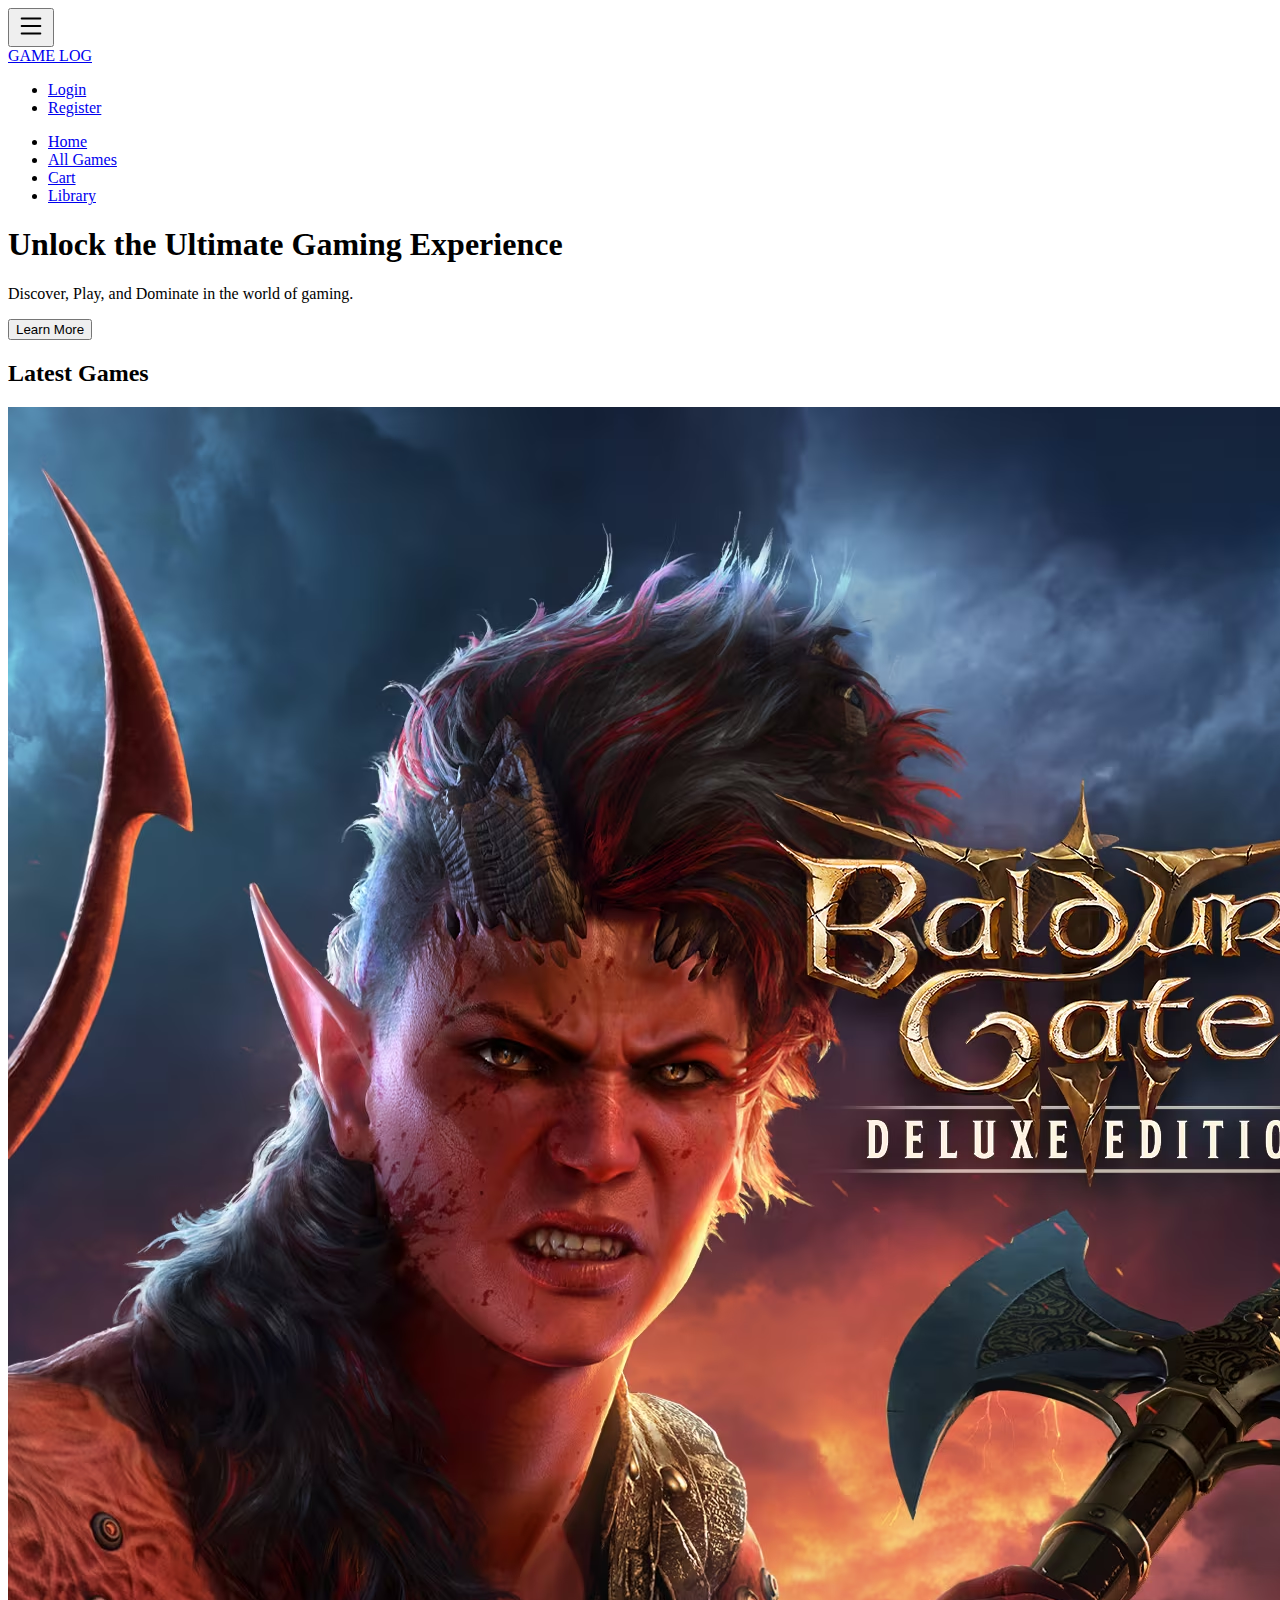
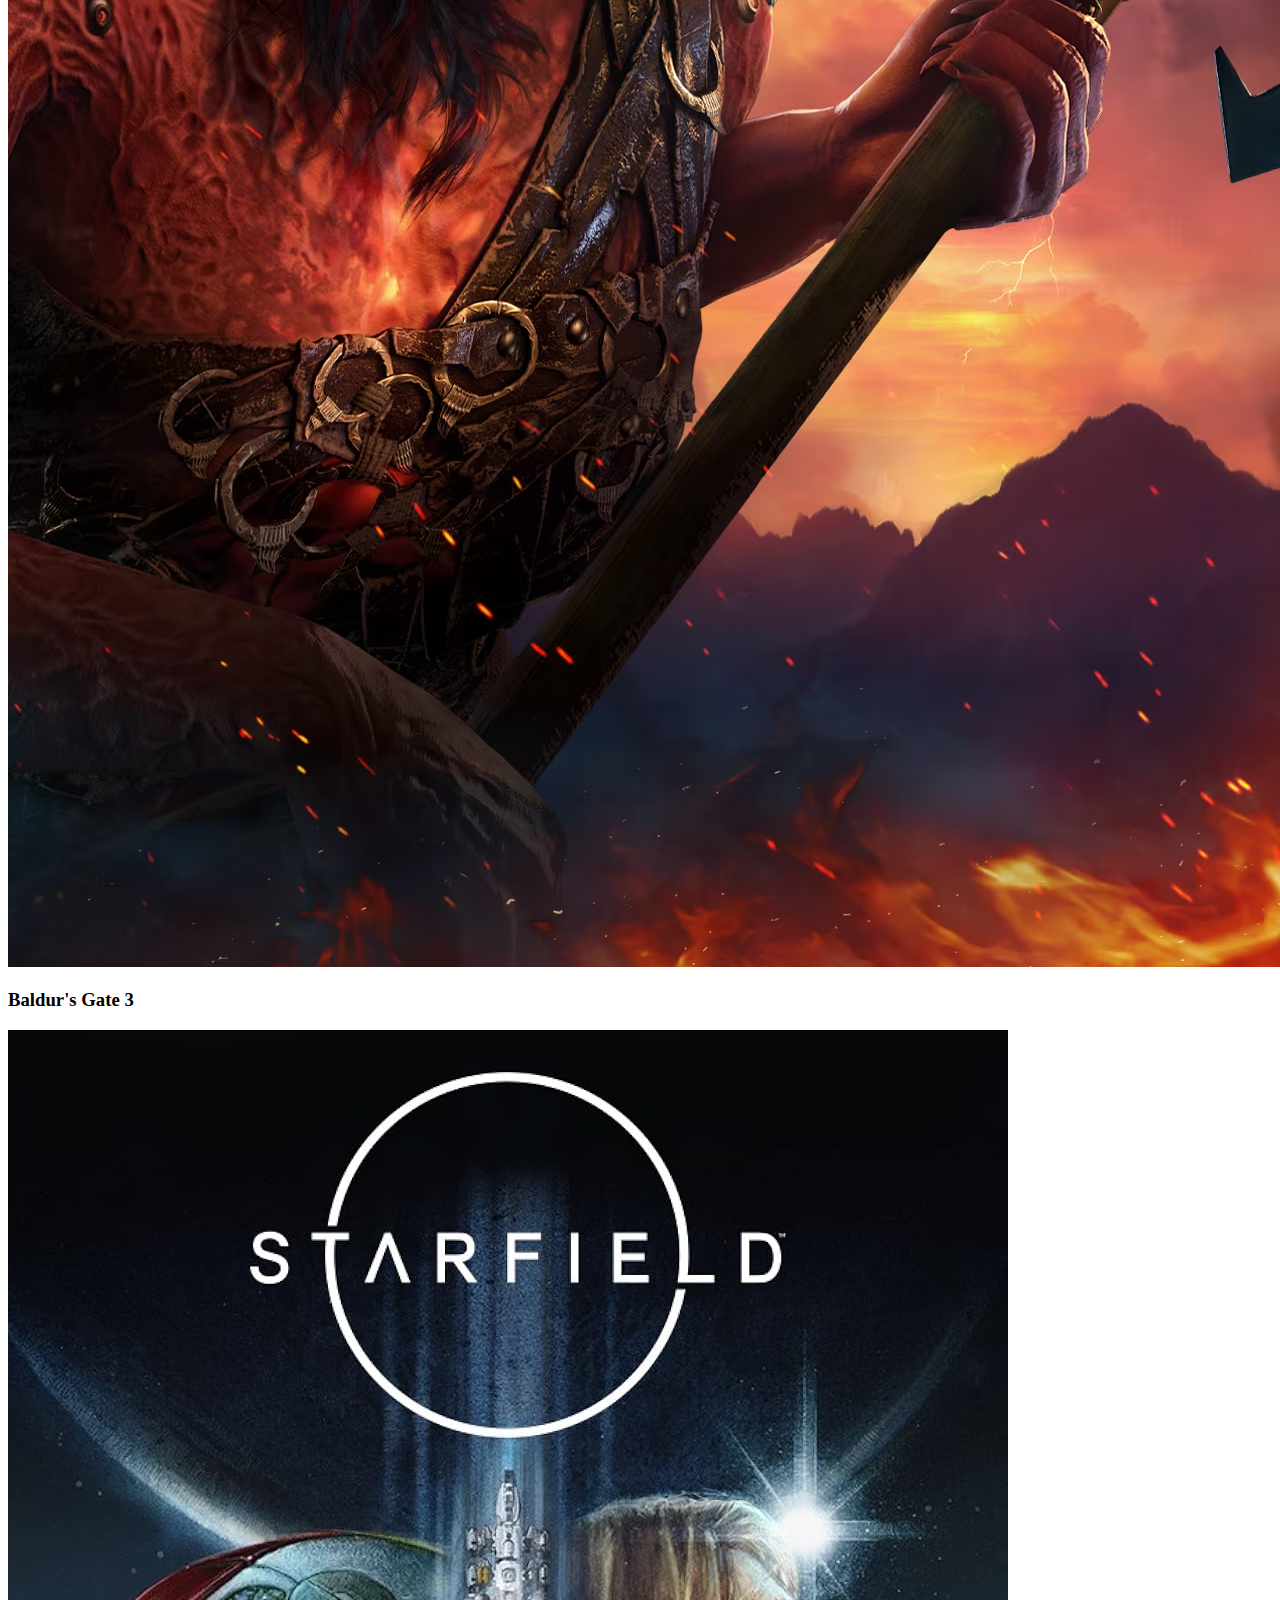
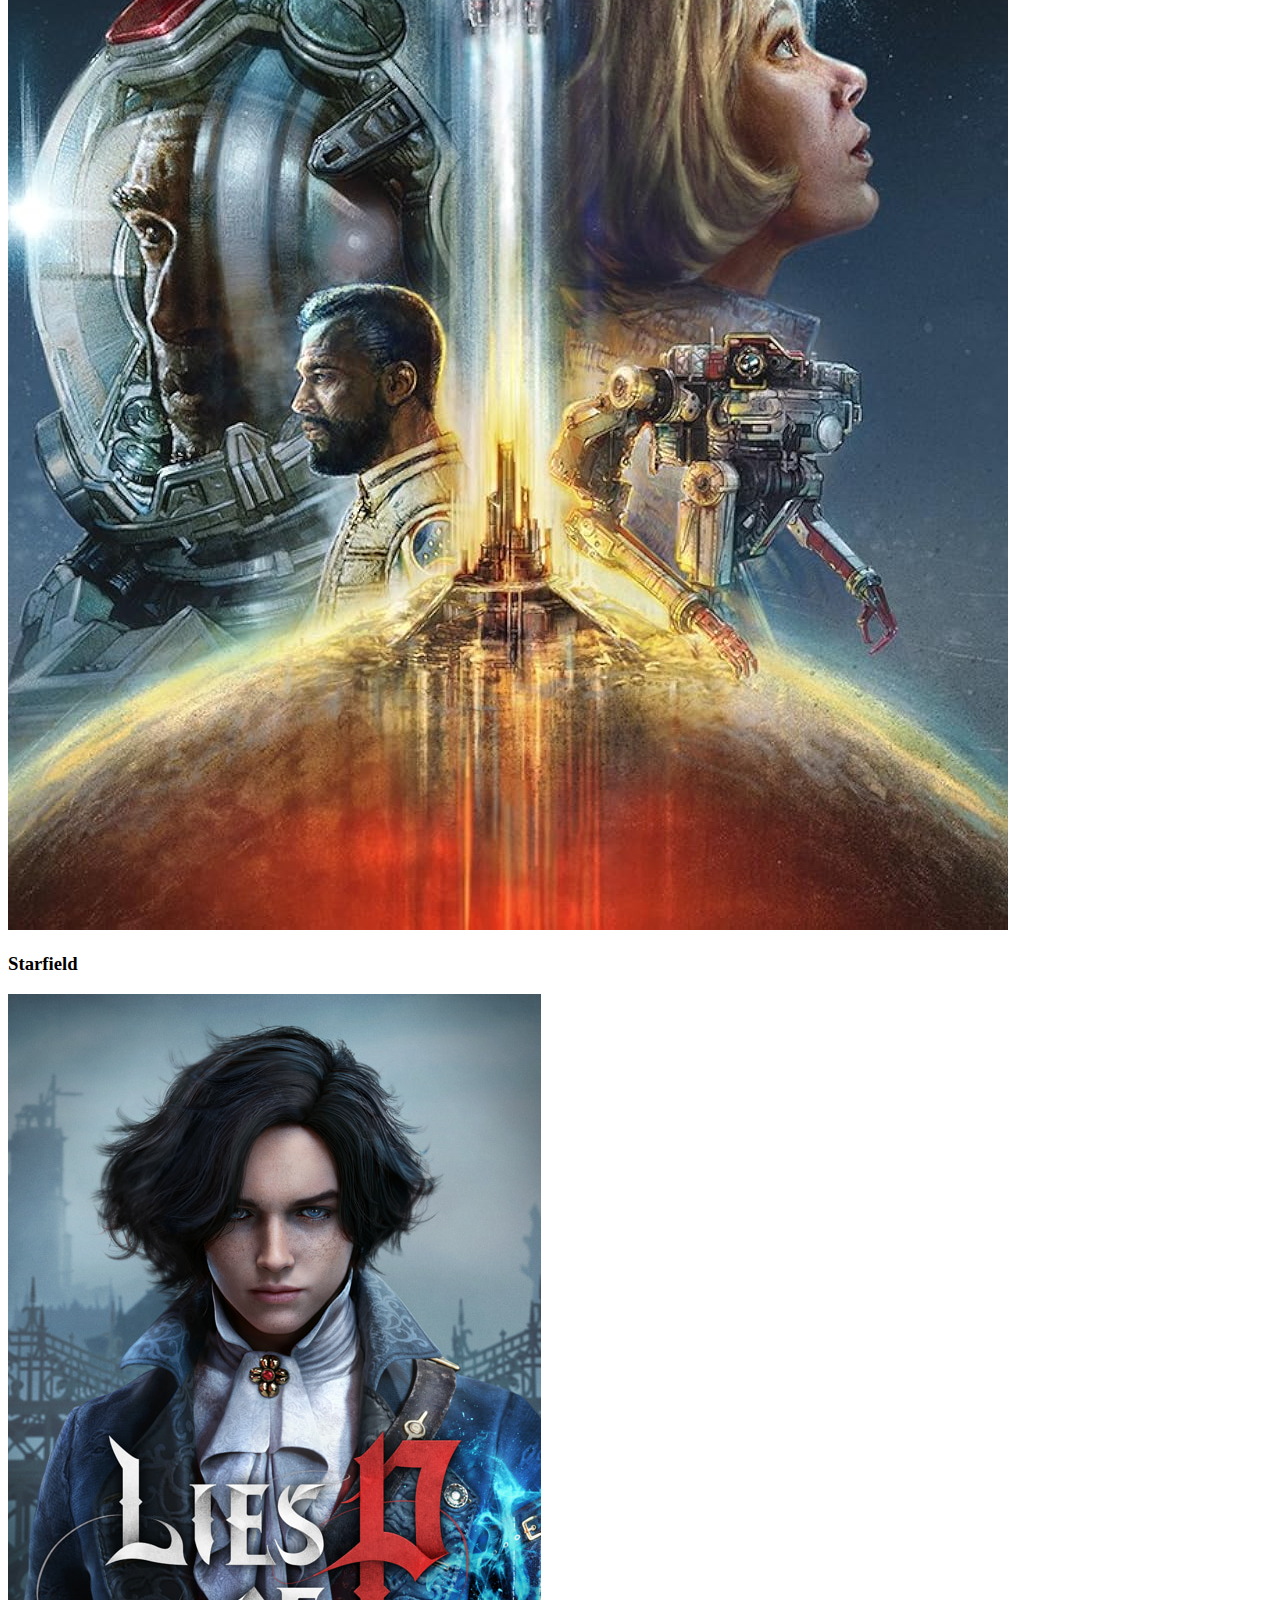
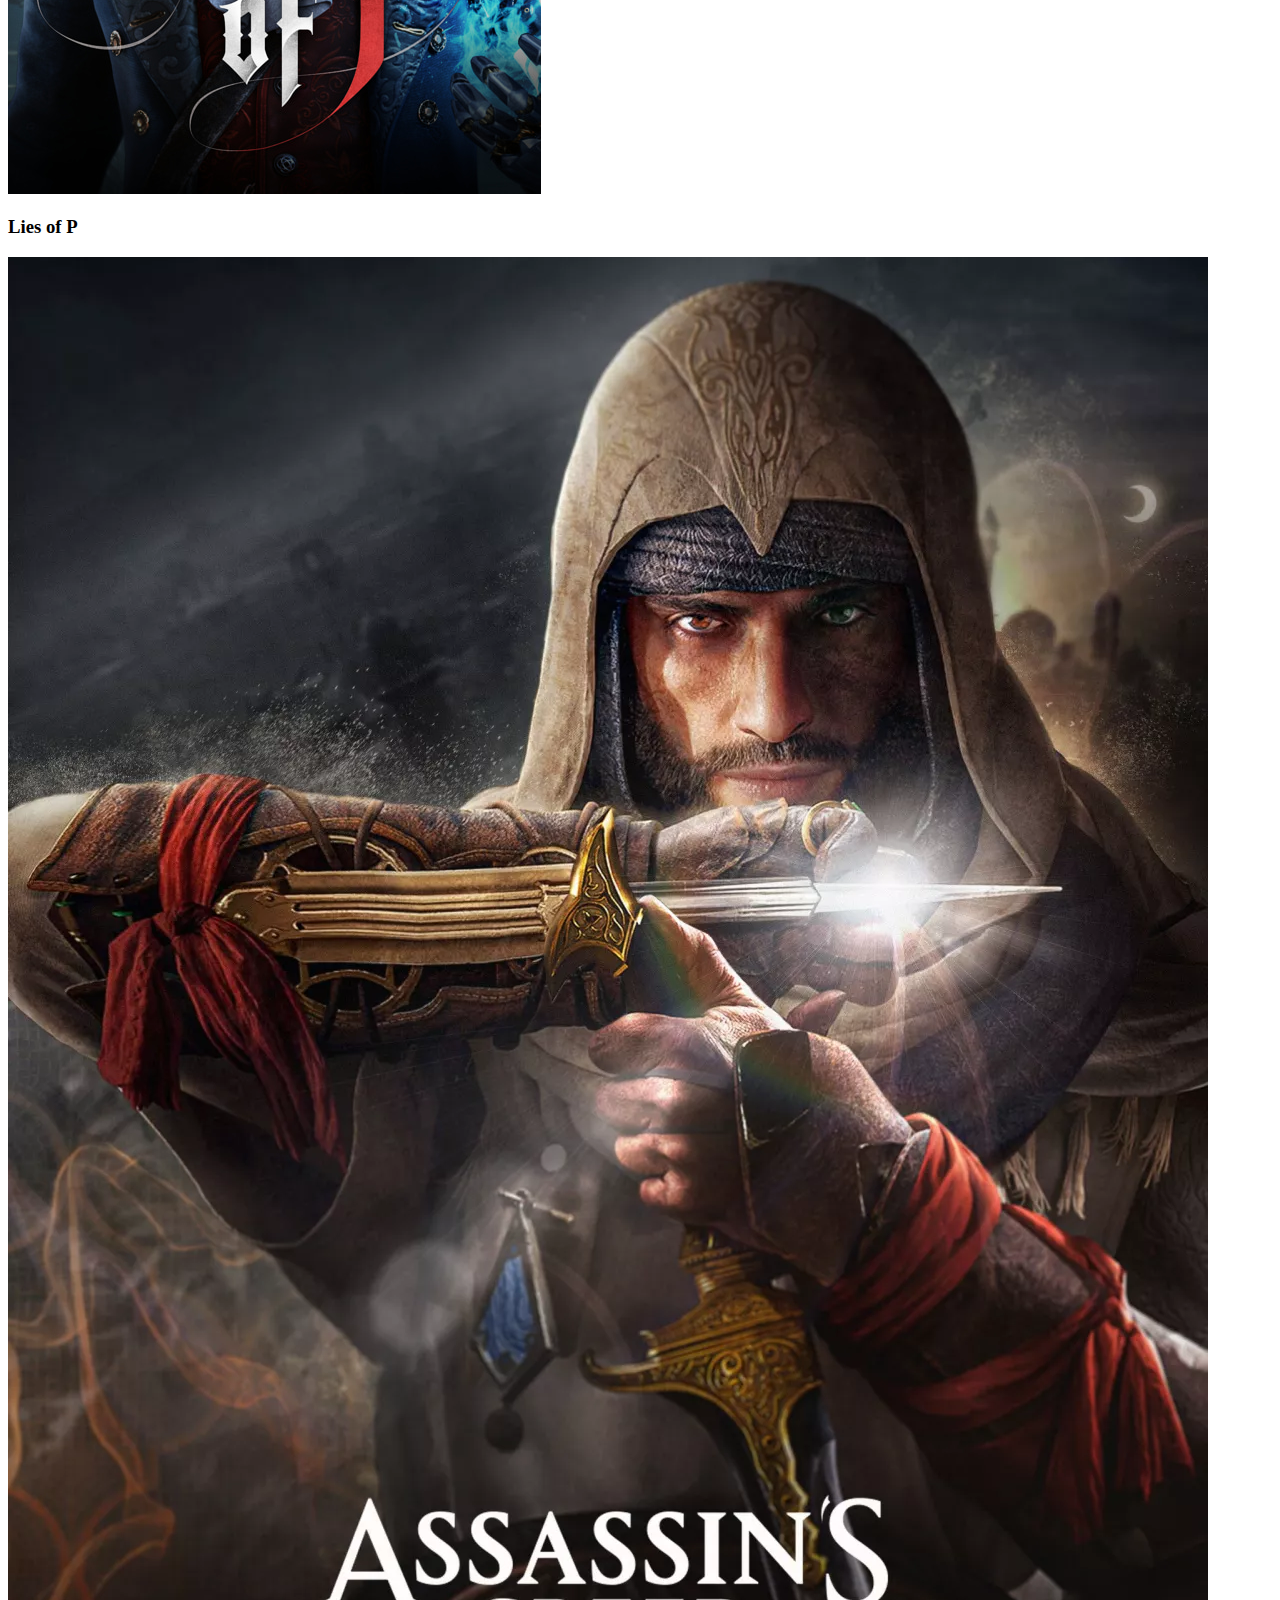
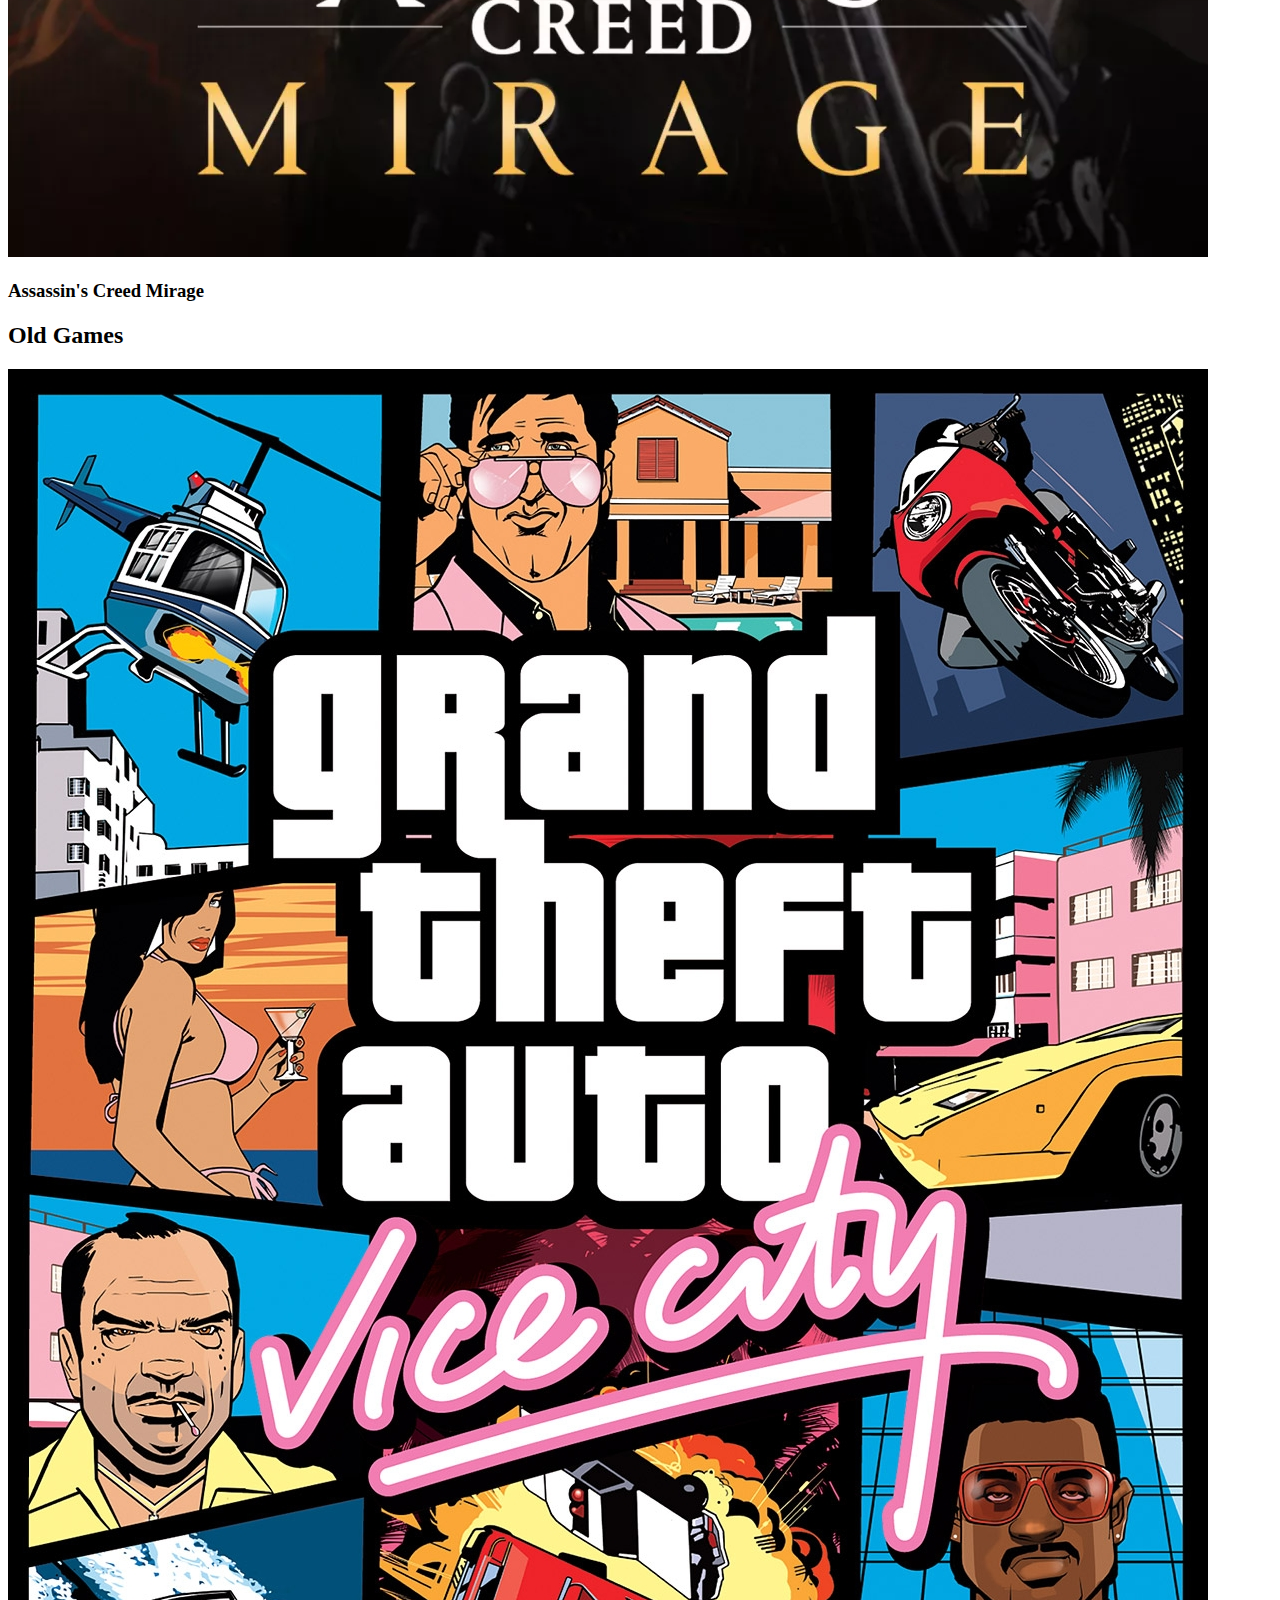
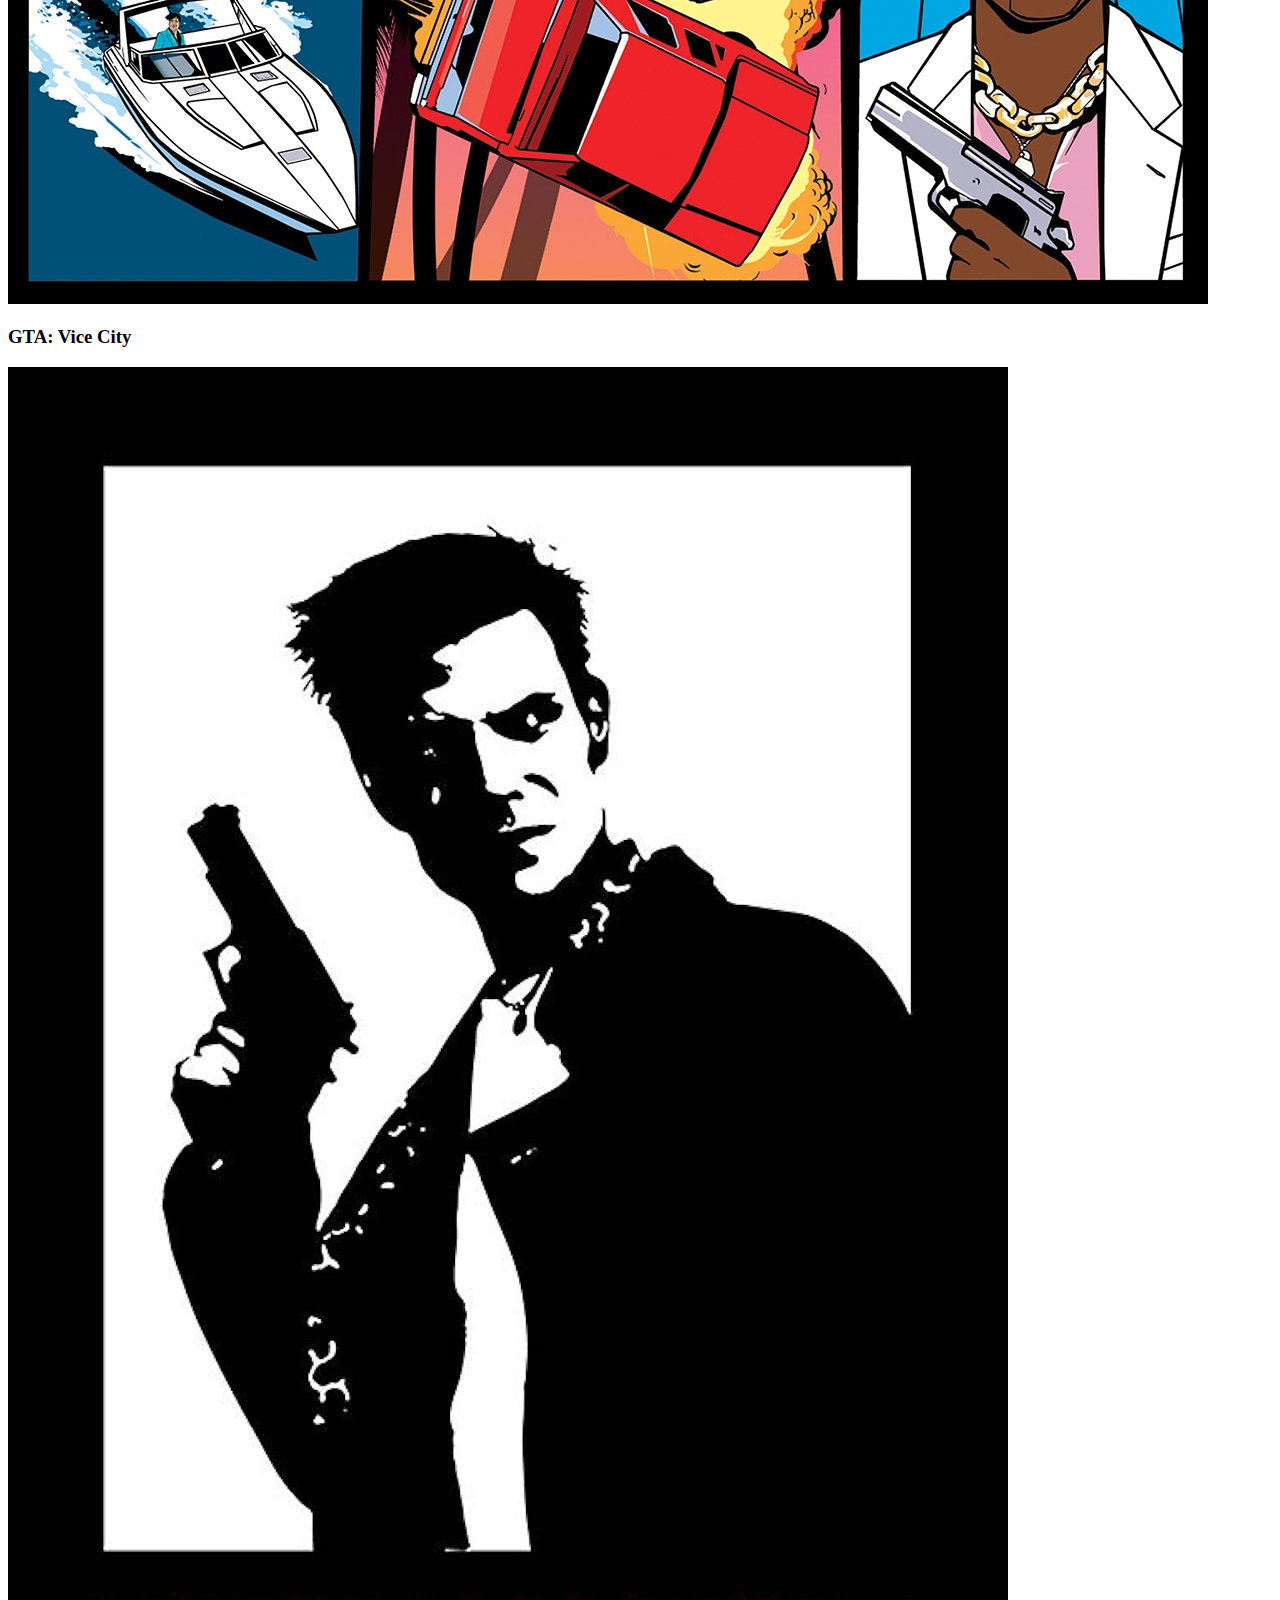
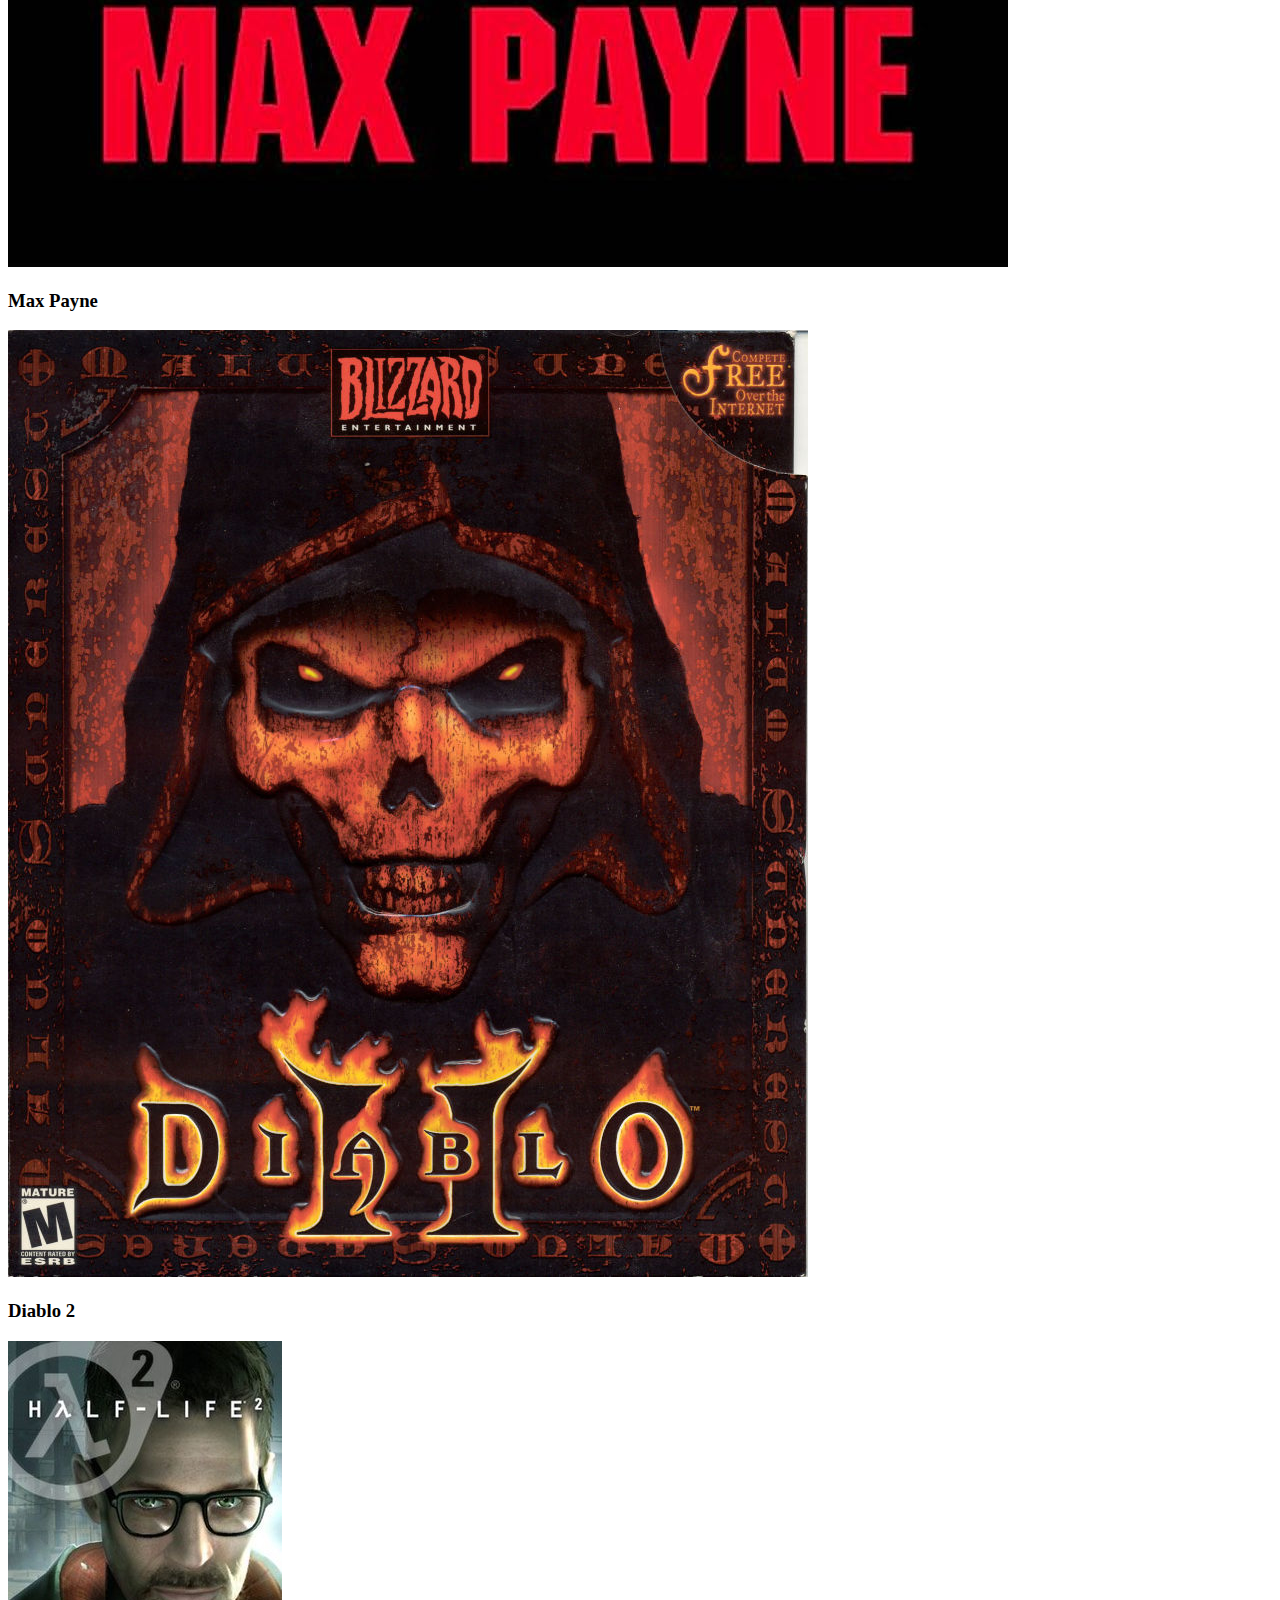
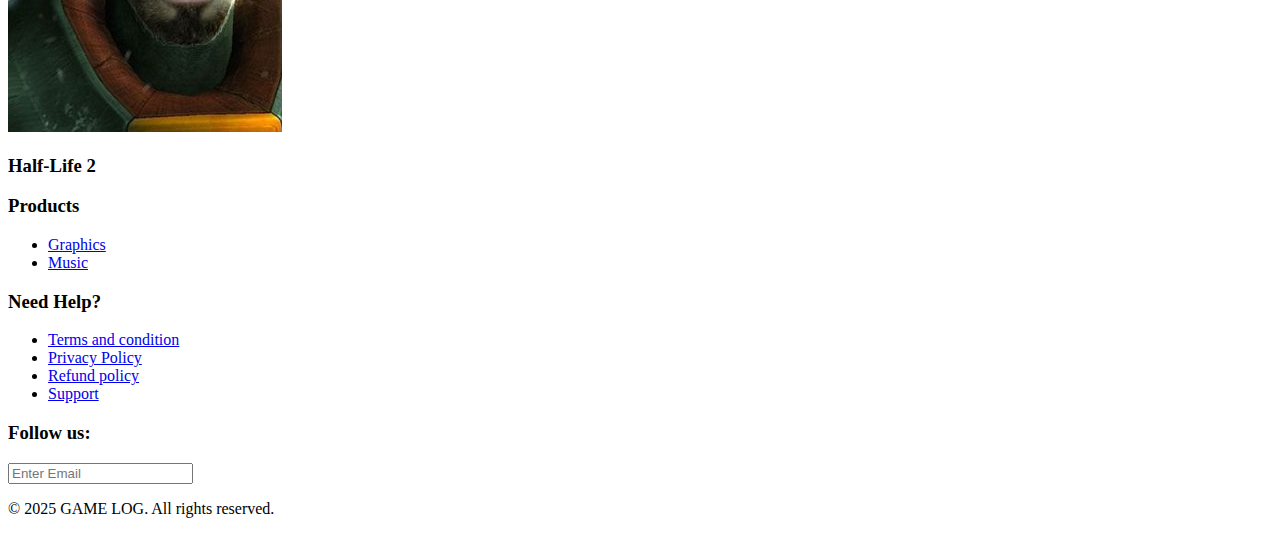
==== FrontEnd/public/index.html @ 20665baf "Add files via upload" ====
<!DOCTYPE html>
<html lang="en">
<head>
    <meta charset="UTF-8">
    <meta name="viewport" content="width=device-width, initial-scale=1.0">
    <title>Game Log</title>
    <link rel="stylesheet" href="/FrontEnd/views/styles.css">
    <link href="https://fonts.googleapis.com/css2?family=Orbitron:wght@400;700&family=Roboto:wght@300;400;700&display=swap" rel="stylesheet">
</head>
<body>
    <header>
        <button class="menu-toggle" id="menuToggle" aria-label="Toggle Navigation Menu">
            <svg xmlns="http://www.w3.org/2000/svg" width="30" height="30" fill="currentColor" class="bi bi-list" viewBox="0 0 16 16">
                <path fill-rule="evenodd" d="M2.5 12a.5.5 0 0 1 .5-.5h10a.5.5 0 0 1 0 1H3a.5.5 0 0 1-.5-.5zm0-4a.5.5 0 0 1 .5-.5h10a.5.5 0 0 1 0 1H3a.5.5 0 0 1-.5-.5zm0-4a.5.5 0 0 1 .5-.5h10a.5.5 0 0 1 0 1H3a.5.5 0 0 1-.5-.5z"/>
            </svg>
        </button>
        <nav>
            <a href="/FrontEnd/public/index.html" class="logo">GAME LOG</a>
            <ul id="user-nav">
                <li id="login-button"><a href="/FrontEnd/public/login.html">Login</a></li>
                <li id="register-button"><a href="/FrontEnd/public/register.html">Register</a></li>
            </ul>
        </nav>
    </header>

    <!-- Sidebar -->
    <aside class="sidebar" id="sidebar">
        <ul>
            <li><a href="/FrontEnd/public/index.html">Home</a></li>
            <li><a href="/FrontEnd/public/allgames.html">All Games</a></li>
            <li><a href="/FrontEnd/public/cart.html">Cart</a></li>
            <li><a href="/FrontEnd/public/library.html">Library</a></li>
        </ul>
    </aside>

    <div class="hero">
        <h1>Unlock the Ultimate Gaming Experience</h1>
        <p>Discover, Play, and Dominate in the world of gaming.</p>
        <button>Learn More</button>
    </div>

    <section class="latest-games">
        <h2>Latest Games</h2>
        <div class="games-grid">
            <div class="game-card">
                <img src="/FrontEnd/images/Baldur's Gate 3.avif" alt="Baldur's Gate 3">
                <h3>Baldur's Gate 3</h3>
            </div>
            <div class="game-card">
                <img src="/FrontEnd/images/Starfield.jpg" alt="Starfield">
                <h3>Starfield</h3>
            </div>
            <div class="game-card">
                <img src="/FrontEnd/images/Lies_of_P_logo.jpeg" alt="Lies of P">
                <h3>Lies of P</h3>
            </div>
            <div class="game-card">
                <img src="/FrontEnd/images/AC_mirage.webp" alt="Assassin's Creed Mirage">
                <h3>Assassin's Creed Mirage</h3>
            </div>
        </div>
    </section>

    <section class="old-games">
        <h2>Old Games</h2>
        <div class="games-grid">
            <div class="game-card">
                <img src="/FrontEnd/images/GTA-VC.jpg" alt="GTA: Vice City">
                <h3>GTA: Vice City</h3>
            </div>
            <div class="game-card">
                <img src="/FrontEnd/images/Max Payne.jpg" alt="Max Payne">
                <h3>Max Payne</h3>
            </div>
            <div class="game-card">
                <img src="/FrontEnd/images/diablo2.jpg" alt="Diablo 2">
                <h3>Diablo 2</h3>
            </div>
            <div class="game-card">
                <img src="/FrontEnd/images/HL2.jpg" alt="Half-Life 2">
                <h3>Half-Life 2</h3>
            </div>
        </div>
    </section>

    <footer>
        <div class="footer-menu">
            <div class="footer-column">
                <h3>Products</h3>
                <ul>
                    <li><a href="#">Graphics</a></li>
                    <li><a href="#">Music</a></li>
                </ul>
            </div>
            <div class="footer-column">
                <h3>Need Help?</h3>
                <ul>
                    <li><a href="#">Terms and condition</a></li>
                    <li><a href="#">Privacy Policy</a></li>
                    <li><a href="#">Refund policy</a></li>
                    <li><a href="#">Support</a></li>
                </ul>
            </div>
            <div class="footer-column">
                <h3>Follow us:</h3>
                <input type="email" placeholder="Enter Email">
            </div>
        </div>
        <p>© 2025 GAME LOG. All rights reserved.</p>
    </footer>

    <script src="/FrontEnd/scripts/app.js"></script>
</body>
</html>
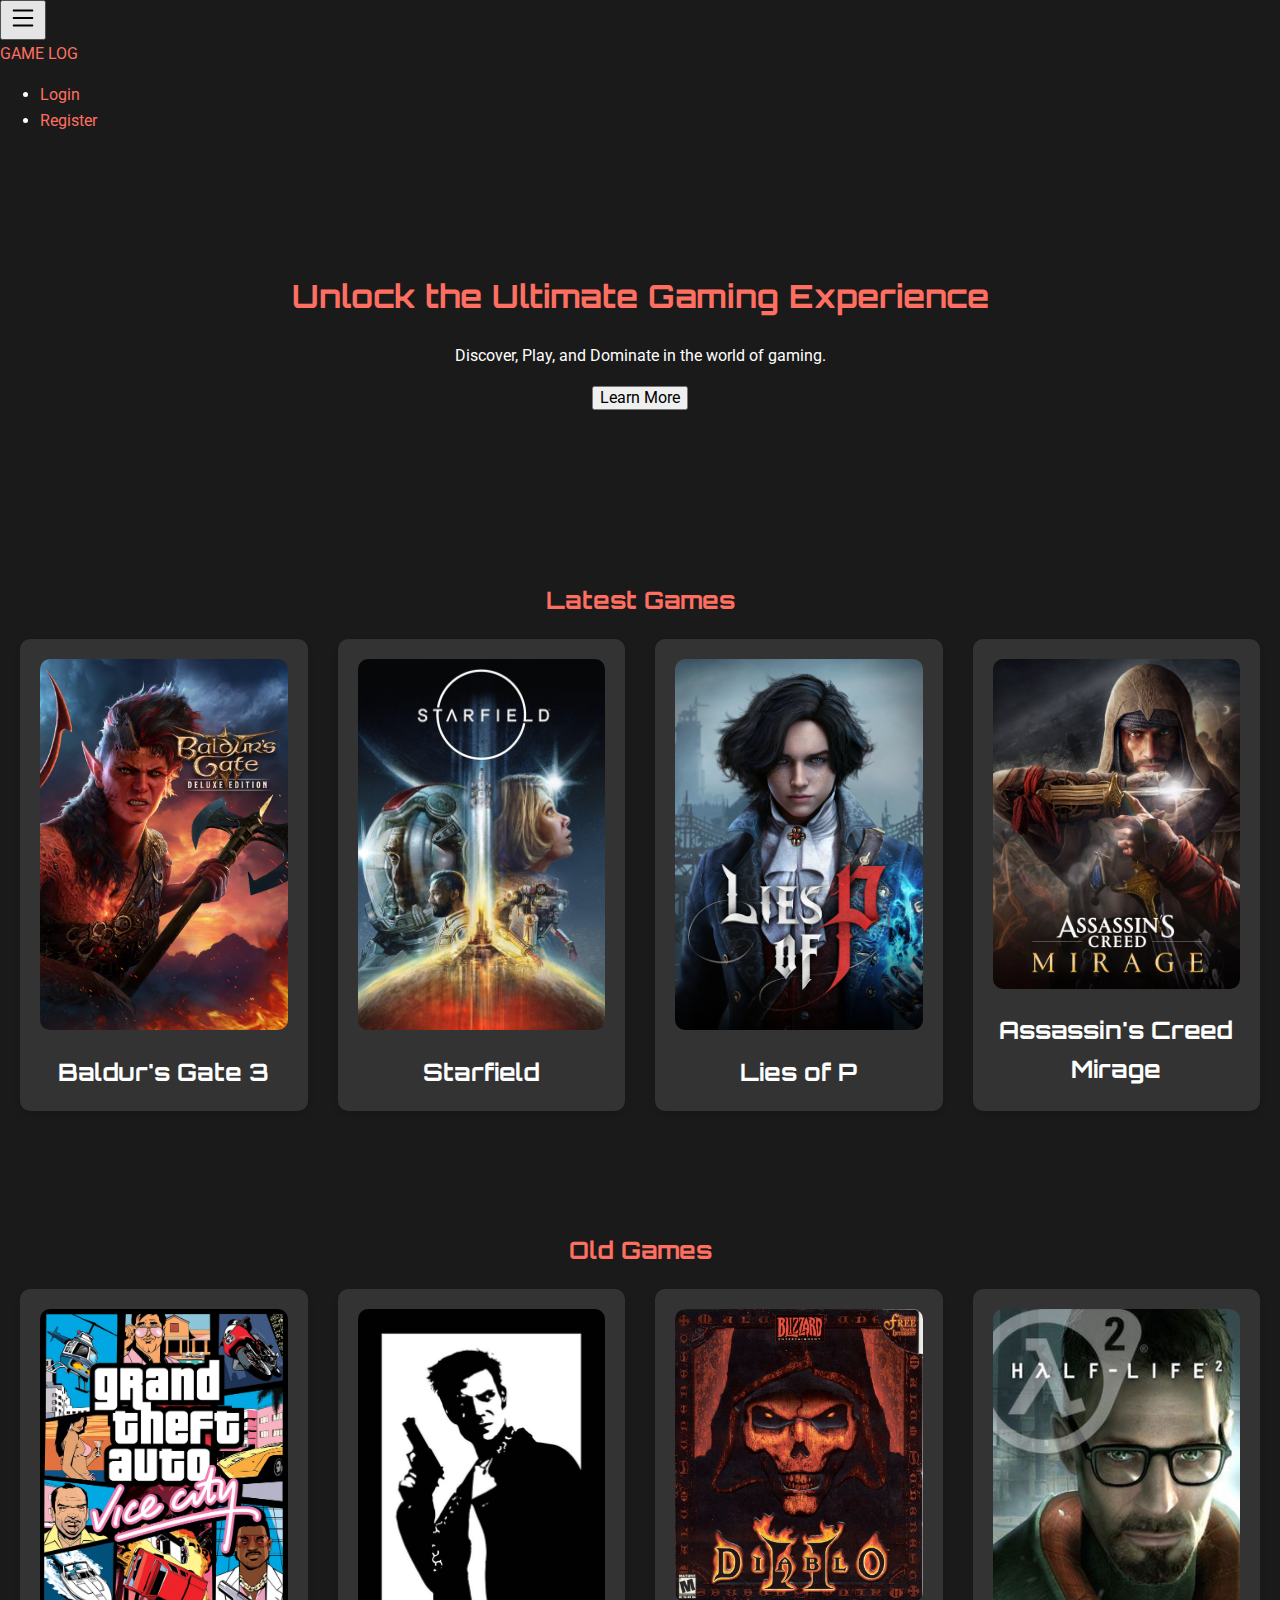
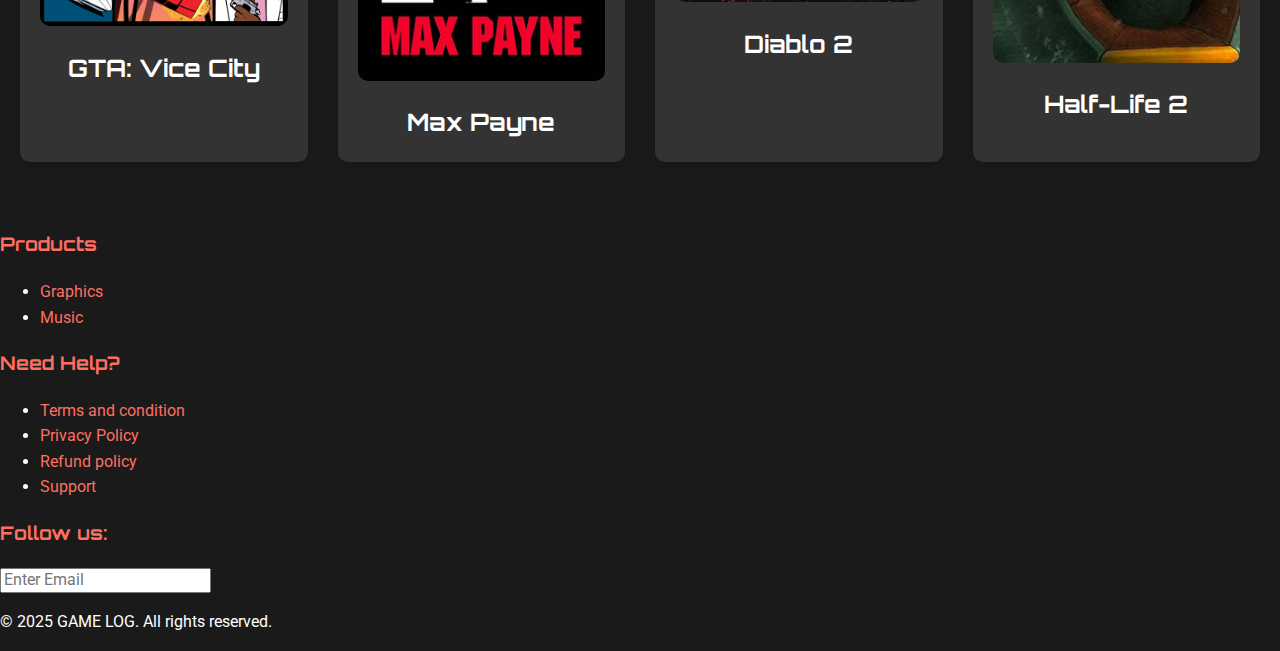
==== commit 5e1094e9: "fixing bugs, adding functions" ====
--- a/FrontEnd/public/index.html
+++ b/FrontEnd/public/index.html
@@ -1,17 +1,25 @@
 <!DOCTYPE html>
 <html lang="en">
+
 <head>
     <meta charset="UTF-8">
     <meta name="viewport" content="width=device-width, initial-scale=1.0">
     <title>Game Log</title>
+    <link rel="icon" type="image/x-icon" href="/FrontEnd/public/images/favicon.ico">
     <link rel="stylesheet" href="/FrontEnd/views/styles.css">
-    <link href="https://fonts.googleapis.com/css2?family=Orbitron:wght@400;700&family=Roboto:wght@300;400;700&display=swap" rel="stylesheet">
+    <link rel="stylesheet" href="/FrontEnd/views/layout.css">
+    <link
+        href="https://fonts.googleapis.com/css2?family=Orbitron:wght@400;700&family=Roboto:wght@300;400;700&display=swap"
+        rel="stylesheet">
 </head>
+
 <body>
     <header>
         <button class="menu-toggle" id="menuToggle" aria-label="Toggle Navigation Menu">
-            <svg xmlns="http://www.w3.org/2000/svg" width="30" height="30" fill="currentColor" class="bi bi-list" viewBox="0 0 16 16">
-                <path fill-rule="evenodd" d="M2.5 12a.5.5 0 0 1 .5-.5h10a.5.5 0 0 1 0 1H3a.5.5 0 0 1-.5-.5zm0-4a.5.5 0 0 1 .5-.5h10a.5.5 0 0 1 0 1H3a.5.5 0 0 1-.5-.5zm0-4a.5.5 0 0 1 .5-.5h10a.5.5 0 0 1 0 1H3a.5.5 0 0 1-.5-.5z"/>
+            <svg xmlns="http://www.w3.org/2000/svg" width="30" height="30" fill="currentColor" class="bi bi-list"
+                viewBox="0 0 16 16">
+                <path fill-rule="evenodd"
+                    d="M2.5 12a.5.5 0 0 1 .5-.5h10a.5.5 0 0 1 0 1H3a.5.5 0 0 1-.5-.5zm0-4a.5.5 0 0 1 .5-.5h10a.5.5 0 0 1 0 1H3a.5.5 0 0 1-.5-.5zm0-4a.5.5 0 0 1 .5-.5h10a.5.5 0 0 1 0 1H3a.5.5 0 0 1-.5-.5z" />
             </svg>
         </button>
         <nav>
@@ -29,7 +37,7 @@
             <li><a href="/FrontEnd/public/index.html">Home</a></li>
             <li><a href="/FrontEnd/public/allgames.html">All Games</a></li>
             <li><a href="/FrontEnd/public/cart.html">Cart</a></li>
-            <li><a href="/FrontEnd/public/library.html">Library</a></li>
+            <li><a href="/FrontEnd/public/library.html">Your Account</a></li>
         </ul>
     </aside>
 
@@ -111,4 +119,5 @@
 
     <script src="/FrontEnd/scripts/app.js"></script>
 </body>
+
 </html>--- a/FrontEnd/views/styles.css
+++ b/FrontEnd/views/styles.css
@@ -0,0 +1,117 @@
+/* Hero section */
+.hero {
+    text-align: center;
+    padding: 100px 20px;
+    background: url('/FrontEnd/images/hero-bg.jpg') no-repeat center center/cover;
+    color: var(--text-color);
+}
+
+.hero__title {
+    font-size: 3em;
+    margin: 0;
+    font-family: var(--font-family-secondary);
+}
+
+.hero__paragraph {
+    font-size: 1.5em;
+    margin: 20px 0;
+}
+
+.hero__button {
+    padding: 15px 30px;
+    font-size: 1.2em;
+    background-color: var(--primary-color);
+    color: var(--text-color);
+    border: none;
+    border-radius: var(--border-radius);
+    cursor: pointer;
+    transition: background-color var(--transition);
+}
+
+.hero__button:hover {
+    background-color: #e65a50;
+}
+
+/* Latest games section */
+.latest-games {
+    padding: 50px 20px;
+    text-align: center;
+}
+
+.latest-games__title {
+    font-size: 2.5em;
+    margin-bottom: 40px;
+    font-family: var(--font-family-secondary);
+}
+
+.latest-games .games-grid {
+    display: grid;
+    grid-template-columns: repeat(auto-fit, minmax(250px, 1fr));
+    gap: 30px;
+}
+
+.latest-games .game-card {
+    background-color: var(--secondary-color);
+    padding: 20px;
+    border-radius: var(--border-radius-large);
+    box-shadow: var(--box-shadow);
+    transition: transform var(--transition), box-shadow var(--transition);
+}
+
+.latest-games .game-card:hover {
+    transform: translateY(-10px);
+    box-shadow: var(--box-shadow-hover);
+}
+
+.latest-games .game-card img {
+    width: 100%;
+    border-radius: var(--border-radius-large);
+}
+
+.latest-games .game-card h3 {
+    margin: 15px 0 0;
+    font-size: 1.5em;
+    color: var(--text-color);
+}
+
+/* Old games section */
+.old-games {
+    padding: 50px 20px;
+    text-align: center;
+}
+
+.old-games__title {
+    font-size: 2.5em;
+    margin-bottom: 40px;
+    font-family: var(--font-family-secondary);
+}
+
+.old-games .games-grid {
+    display: grid;
+    grid-template-columns: repeat(auto-fit, minmax(250px, 1fr));
+    gap: 30px;
+}
+
+.old-games .game-card {
+    background-color: var(--secondary-color);
+    padding: 20px;
+    border-radius: var(--border-radius-large);
+    box-shadow: var(--box-shadow);
+    transition: transform var(--transition), box-shadow var(--transition);
+}
+
+.old-games .game-card:hover {
+    transform: translateY(-10px);
+    box-shadow: var(--box-shadow-hover);
+}
+
+.old-games .game-card img {
+    width: 100%;
+    border-radius: var(--border-radius-large);
+}
+
+.old-games .game-card h3 {
+    margin: 15px 0 0;
+    font-size: 1.5em;
+    color: var(--text-color);
+}--- a/FrontEnd/views/layout.css
+++ b/FrontEnd/views/layout.css
@@ -0,0 +1,481 @@
+/*! normalize.css v8.0.1 | MIT License | github.com/necolas/normalize.css */
+html {
+    line-height: 1.15;
+    /* 1 */
+    -webkit-text-size-adjust: 100%;
+    /* 2 */
+}
+
+body {
+    margin: 0;
+}
+
+main {
+    display: block;
+}
+
+h1 {
+    font-size: 2em;
+    margin: 0.67em 0;
+}
+
+hr {
+    box-sizing: content-box;
+    /* 1 */
+    height: 0;
+    /* 1 */
+    overflow: visible;
+    /* 2 */
+}
+
+pre {
+    font-family: monospace, monospace;
+    /* 1 */
+    font-size: 1em;
+    /* 2 */
+}
+
+a {
+    background-color: transparent;
+}
+
+abbr[title] {
+    border-bottom: none;
+    /* 1 */
+    text-decoration: underline;
+    /* 2 */
+    text-decoration: underline dotted;
+    /* 2 */
+}
+
+b,
+strong {
+    font-weight: bolder;
+}
+
+code,
+kbd,
+samp {
+    font-family: monospace, monospace;
+    /* 1 */
+    font-size: 1em;
+    /* 2 */
+}
+
+small {
+    font-size: 80%;
+}
+
+sub,
+sup {
+    font-size: 75%;
+    line-height: 0;
+    position: relative;
+    vertical-align: baseline;
+}
+
+sub {
+    bottom: -0.25em;
+}
+
+sup {
+    top: -0.5em;
+}
+
+img {
+    border-style: none;
+}
+
+button,
+input,
+optgroup,
+select,
+textarea {
+    font-family: inherit;
+    /* 1 */
+    font-size: 100%;
+    /* 1 */
+    line-height: 1.15;
+    /* 1 */
+    margin: 0;
+    /* 2 */
+}
+
+button,
+input {
+    /* 1 */
+    overflow: visible;
+}
+
+button,
+select {
+    /* 1 */
+    text-transform: none;
+}
+
+[type="button"],
+[type="reset"],
+[type="submit"],
+button {
+    -webkit-appearance: button;
+}
+
+[type="button"]::-moz-focus-inner,
+[type="reset"]::-moz-focus-inner,
+[type="submit"]::-moz-focus-inner,
+button::-moz-focus-inner {
+    border-style: none;
+    padding: 0;
+}
+
+[type="button"]:-moz-focusring,
+[type="reset"]:-moz-focusring,
+[type="submit"]:-moz-focusring,
+button:-moz-focusring {
+    outline: 1px dotted ButtonText;
+}
+
+fieldset {
+    padding: 0.35em 0.75em 0.625em;
+}
+
+legend {
+    box-sizing: border-box;
+    /* 1 */
+    color: inherit;
+    /* 2 */
+    display: table;
+    /* 1 */
+    max-width: 100%;
+    /* 1 */
+    padding: 0;
+    /* 3 */
+    white-space: normal;
+    /* 1 */
+}
+
+progress {
+    vertical-align: baseline;
+}
+
+textarea {
+    overflow: auto;
+}
+
+[type="checkbox"],
+[type="radio"] {
+    box-sizing: border-box;
+    /* 1 */
+    padding: 0;
+    /* 2 */
+}
+
+[type="number"]::-webkit-inner-spin-button,
+[type="number"]::-webkit-outer-spin-button {
+    height: auto;
+}
+
+[type="search"] {
+    -webkit-appearance: textfield;
+    /* 1 */
+    outline-offset: -2px;
+    /* 2 */
+}
+
+[type="search"]::-webkit-search-decoration {
+    -webkit-appearance: none;
+}
+
+::-webkit-file-upload-button {
+    -webkit-appearance: button;
+    /* 1 */
+    font: inherit;
+    /* 2 */
+}
+
+details {
+    display: block;
+}
+
+summary {
+    display: list-item;
+}
+
+template {
+    display: none;
+}
+
+[hidden] {
+    display: none;
+}
+
+/* CSS Variables */
+:root {
+    --primary-color: #ff6f61;
+    --secondary-color: #333;
+    --background-color: #1a1a1a;
+    --background-color-secondary: #2a2a2a;
+    --text-color: #fff;
+    --text-color-light: #ccc;
+    --text-color-error: #dc3545;
+    --font-size-base: 16px;
+    --font-family-primary: 'Roboto', sans-serif;
+    --font-family-secondary: 'Orbitron', sans-serif;
+    --border-radius: 5px;
+    --border-radius-large: 10px;
+    --border-radius-xlarge: 15px;
+    --box-shadow: 0 4px 6px rgba(0, 0, 0, 0.1);
+    --box-shadow-hover: 0 8px 12px rgba(0, 0, 0, 0.2);
+    --transition: 0.3s ease;
+}
+
+/* Global Styles */
+body {
+    font-family: var(--font-family-primary);
+    background-color: var(--background-color);
+    color: var(--text-color);
+    line-height: 1.6;
+    margin: 0;
+    padding: 0;
+}
+
+a {
+    color: var(--primary-color);
+    text-decoration: none;
+    transition: color var(--transition);
+}
+
+a:hover {
+    color: #e65a50;
+}
+
+h1,
+h2,
+h3 {
+    font-family: var(--font-family-secondary);
+    color: var(--primary-color);
+}
+
+/* Header Styles */
+.header {
+    background: linear-gradient(135deg, var(--background-color), var(--secondary-color));
+    padding: 20px;
+    box-shadow: var(--box-shadow);
+    display: flex;
+    justify-content: space-between;
+    align-items: center;
+    position: relative;
+}
+
+.header__menu-toggle {
+    background: none;
+    border: none;
+    cursor: pointer;
+    padding: 10px;
+    margin-right: 10px;
+    position: relative;
+    z-index: 10;
+}
+
+.header__menu-toggle svg {
+    fill: var(--text-color);
+    transition: fill var(--transition);
+}
+
+.header__menu-toggle:hover svg {
+    fill: var(--primary-color);
+}
+
+.header__nav {
+    display: flex;
+    align-items: center;
+    position: relative;
+    flex-grow: 1;
+    justify-content: space-between;
+}
+
+.header__logo {
+    font-family: var(--font-family-secondary);
+    font-size: 24px;
+    font-weight: 700;
+    color: var(--primary-color);
+    margin-left: 10px;
+    text-align: center;
+    text-decoration: none;
+}
+
+.header__nav-list {
+    list-style-type: none;
+    margin: 0;
+    padding: 0;
+    display: flex;
+    gap: 20px;
+}
+
+.header__nav-item {
+    margin-top: 5px;
+}
+
+.header__nav-link {
+    color: var(--text-color);
+    text-decoration: none;
+    font-weight: 400;
+    padding: 10px 15px;
+    background-color: rgba(255, 255, 255, 0.1);
+    border-radius: var(--border-radius);
+    transition: background-color var(--transition);
+    margin: 0 5px;
+}
+
+.header__nav-link:hover {
+    color: var(--primary-color);
+    background-color: var(--primary-color);
+}
+
+/* Sidebar Styles */
+.sidebar {
+    position: fixed;
+    top: 0;
+    left: -250px;
+    width: 250px;
+    height: 100%;
+    background-color: var(--background-color-secondary);
+    padding-top: 20px;
+    transition: left var(--transition);
+    z-index: 1000;
+}
+
+.sidebar.open {
+    left: 0;
+}
+
+.sidebar__list {
+    list-style-type: none;
+    margin: 0;
+    padding: 0;
+}
+
+.sidebar__item {
+    margin: 10px 0;
+}
+
+.sidebar__link {
+    display: block;
+    color: var(--text-color);
+    text-decoration: none;
+    padding: 15px;
+    font-size: 1.2em;
+    transition: background-color var(--transition);
+}
+
+.sidebar__link:hover {
+    background-color: var(--primary-color);
+}
+
+/* Footer Styles */
+.footer {
+    text-align: center;
+    padding: 20px;
+    background-color: var(--secondary-color);
+    color: var(--text-color);
+    margin-top: 50px;
+}
+
+.footer__menu {
+    display: flex;
+    justify-content: space-between;
+    padding: 40px 20px;
+    background-color: var(--background-color-secondary);
+    border-top: 1px solid #444;
+    margin-top: 50px;
+}
+
+.footer__column {
+    flex: 1;
+    padding: 0 20px;
+}
+
+.footer__column-title {
+    font-size: 1.5em;
+    margin-bottom: 20px;
+    color: var(--primary-color);
+    font-family: var(--font-family-secondary);
+}
+
+.footer__list {
+    list-style-type: none;
+    padding: 0;
+}
+
+.footer__item {
+    margin: 10px 0;
+}
+
+.footer__link {
+    color: var(--text-color);
+    text-decoration: none;
+    font-size: 1.1em;
+    transition: color var(--transition);
+}
+
+.footer__link:hover {
+    color: var(--primary-color);
+}
+
+.footer__input {
+    width: 100%;
+    padding: 10px;
+    border: none;
+    border-radius: var(--border-radius);
+    font-size: 1em;
+    margin-top: 10px;
+}
+
+/* Search Container Styles */
+.search-container {
+    display: flex;
+    align-items: center;
+    border-radius: var(--border-radius);
+    overflow: hidden;
+    border: 1px solid #444;
+    transition: border-color var(--transition);
+    margin-left: auto;
+}
+
+.search-container:focus-within {
+    border-color: var(--primary-color);
+}
+
+.search-container__input {
+    padding: 10px 15px;
+    border: none;
+    background-color: transparent;
+    color: var(--text-color);
+    font-size: 1em;
+    flex-grow: 1;
+}
+
+.search-container__input::placeholder {
+    color: var(--text-color-light);
+}
+
+.search-container__input:focus {
+    outline: none;
+}
+
+.search-container__button {
+    padding: 10px;
+    border: none;
+    background-color: transparent;
+    color: var(--text-color);
+    cursor: pointer;
+    transition: background-color var(--transition);
+}
+
+.search-container__button:hover {
+    background-color: var(--secondary-color);
+}
+
+.search-container__button svg {
+    fill: var(--text-color);
+}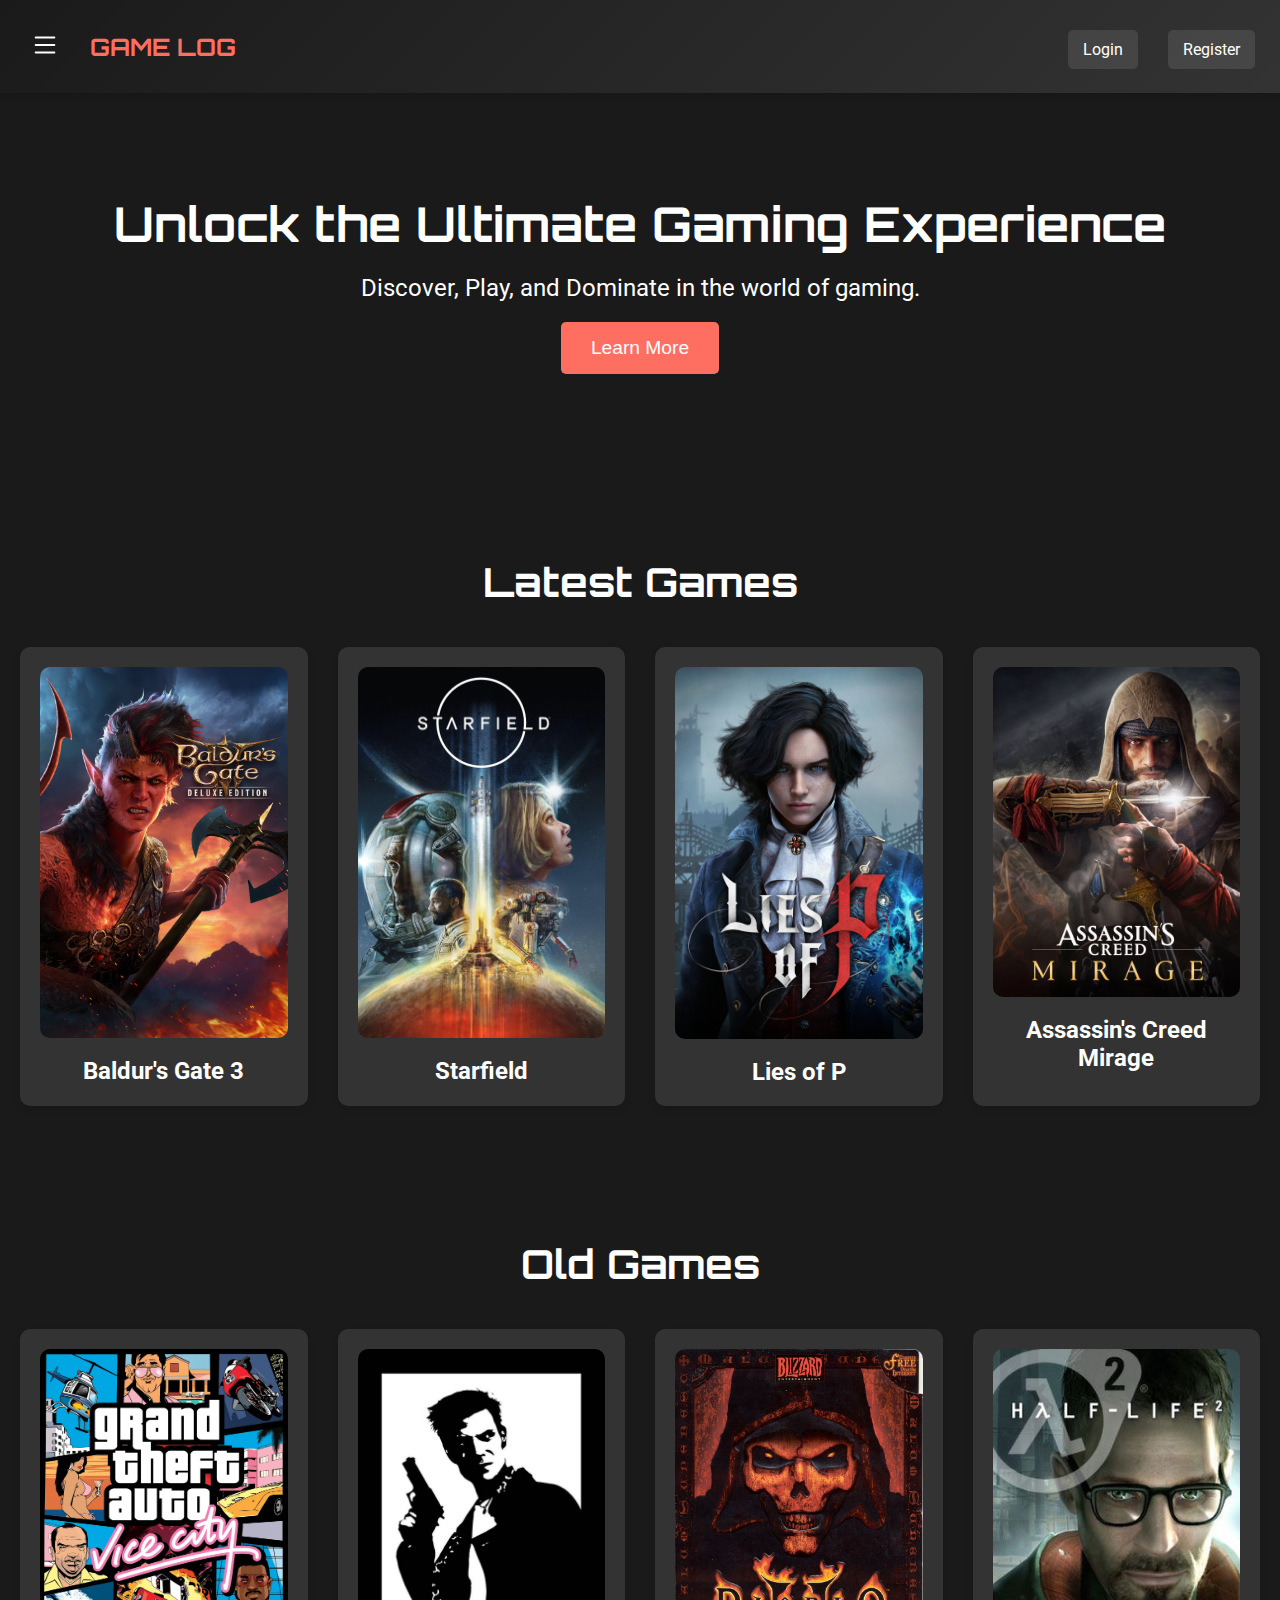
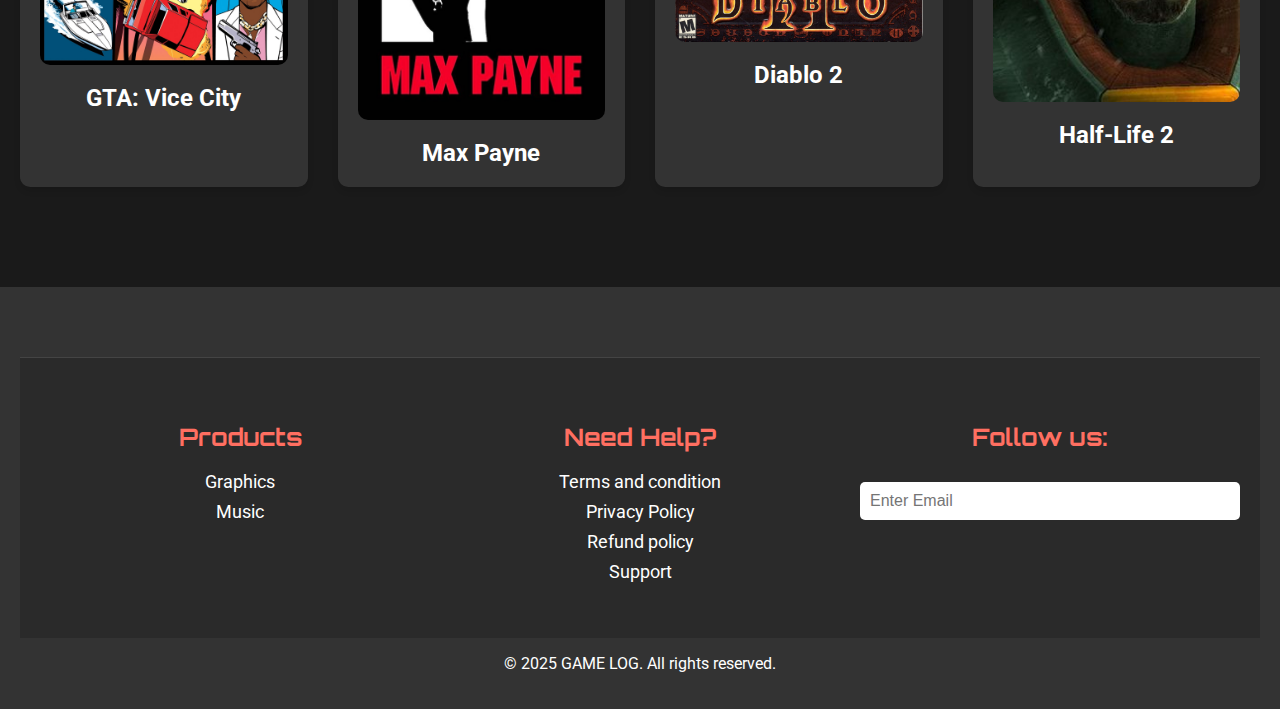
==== commit a2ae2372: "fixed bugs" ====
--- a/FrontEnd/public/index.html
+++ b/FrontEnd/public/index.html
@@ -5,9 +5,7 @@
     <meta charset="UTF-8">
     <meta name="viewport" content="width=device-width, initial-scale=1.0">
     <title>Game Log</title>
-    <link rel="icon" type="image/x-icon" href="/FrontEnd/public/images/favicon.ico">
     <link rel="stylesheet" href="/FrontEnd/views/styles.css">
-    <link rel="stylesheet" href="/FrontEnd/views/layout.css">
     <link
         href="https://fonts.googleapis.com/css2?family=Orbitron:wght@400;700&family=Roboto:wght@300;400;700&display=swap"
         rel="stylesheet">
@@ -37,7 +35,7 @@
             <li><a href="/FrontEnd/public/index.html">Home</a></li>
             <li><a href="/FrontEnd/public/allgames.html">All Games</a></li>
             <li><a href="/FrontEnd/public/cart.html">Cart</a></li>
-            <li><a href="/FrontEnd/public/library.html">Your Account</a></li>
+            <li><a href="/FrontEnd/public/library.html">Library</a></li>
         </ul>
     </aside>
 
--- a/FrontEnd/views/styles.css
+++ b/FrontEnd/views/styles.css
@@ -1,34 +1,181 @@
+/* Global styles */
+body {
+    font-family: 'Roboto', sans-serif;
+    margin: 0;
+    padding: 0;
+    background-color: #1a1a1a;
+    color: #fff;
+}
+
+header {
+    background: linear-gradient(135deg, #1a1a1a, #333);
+    padding: 20px;
+    box-shadow: 0 4px 6px rgba(0, 0, 0, 0.1);
+    position: relative;
+    display: flex;
+    justify-content: space-between;
+    align-items: center;
+}
+
+
+/* Styles for the menu toggle button */
+header .menu-toggle {
+    background: none;
+    border: none;
+    cursor: pointer;
+    padding: 10px;
+    margin-right: 10px;
+    position: relative;
+    z-index: 10;
+    /*Ensure button is above other elements*/
+}
+
+header .menu-toggle svg {
+    fill: #fff;
+    transition: fill 0.3s;
+}
+
+header .menu-toggle:hover svg {
+    fill: #ff6f61;
+}
+
+nav {
+    display: flex;
+    align-items: center;
+    position: relative;
+    flex-grow: 1;
+    justify-content: space-between;
+}
+
+nav .logo {
+    font-family: 'Orbitron', sans-serif;
+    font-size: 24px;
+    font-weight: 700;
+    color: #ff6f61;
+    margin-left: 10px;
+    text-align: center;
+    text-decoration: none;
+}
+
+nav ul {
+    list-style-type: none;
+    margin: 0;
+    padding: 0;
+    display: flex;
+    gap: 20px;
+}
+
+nav ul li {
+    margin-top: 5px;
+}
+
+nav ul li a {
+    color: #fff;
+    text-decoration: none;
+    font-weight: 400;
+    transition: color 0.3s;
+    padding: 10px 15px;
+    background-color: rgba(255, 255, 255, 0.1);
+    border-radius: 5px;
+    transition: background-color 0.3s;
+    margin: 0 5px;
+}
+
+nav ul li a:hover {
+    color: #ff6f61;
+    background-color: #ff6f61;
+}
+
+nav input {
+    padding: 5px;
+    border: none;
+    border-radius: 5px;
+}
+
+
+/* Sidebar */
+.sidebar {
+    position: fixed;
+    top: 0;
+    left: -250px;
+    width: 250px;
+    height: 100%;
+    background-color: #2a2a2a;
+    padding-top: 20px;
+    transition: left 0.3s ease;
+    z-index: 1000;
+    /* Ensure the sidebar is on top */
+}
+
+.sidebar.open {
+    left: 0;
+}
+
+.sidebar ul {
+    list-style-type: none;
+    margin: 0;
+    padding: 0;
+}
+
+.sidebar ul li {
+    margin: 10px 0;
+}
+
+.sidebar ul li a {
+    display: block;
+    color: #fff;
+    text-decoration: none;
+    padding: 15px;
+    font-size: 1.2em;
+    transition: background-color 0.3s;
+}
+
+.sidebar ul li a:hover {
+    background-color: #ff6f61;
+}
+
+.sidebar .close-btn {
+    position: absolute;
+    top: 20px;
+    right: 20px;
+    font-size: 2em;
+    color: #fff;
+    background: none;
+    border: none;
+    cursor: pointer;
+}
+
 /* Hero section */
 .hero {
     text-align: center;
     padding: 100px 20px;
     background: url('/FrontEnd/images/hero-bg.jpg') no-repeat center center/cover;
-    color: var(--text-color);
-}
-
-.hero__title {
+    color: #fff;
+}
+
+.hero h1 {
     font-size: 3em;
     margin: 0;
-    font-family: var(--font-family-secondary);
-}
-
-.hero__paragraph {
+    font-family: 'Orbitron', sans-serif;
+}
+
+.hero p {
     font-size: 1.5em;
     margin: 20px 0;
 }
 
-.hero__button {
+.hero button {
     padding: 15px 30px;
     font-size: 1.2em;
-    background-color: var(--primary-color);
-    color: var(--text-color);
-    border: none;
-    border-radius: var(--border-radius);
+    background-color: #ff6f61;
+    color: #fff;
+    border: none;
+    border-radius: 5px;
     cursor: pointer;
-    transition: background-color var(--transition);
-}
-
-.hero__button:hover {
+    transition: background-color 0.3s;
+}
+
+.hero button:hover {
     background-color: #e65a50;
 }
 
@@ -38,40 +185,39 @@
     text-align: center;
 }
 
-.latest-games__title {
+.latest-games h2 {
     font-size: 2.5em;
     margin-bottom: 40px;
-    font-family: var(--font-family-secondary);
-}
-
-.latest-games .games-grid {
+    font-family: 'Orbitron', sans-serif;
+}
+
+.games-grid {
     display: grid;
     grid-template-columns: repeat(auto-fit, minmax(250px, 1fr));
     gap: 30px;
 }
 
-.latest-games .game-card {
-    background-color: var(--secondary-color);
+.game-card {
+    background-color: #333;
     padding: 20px;
-    border-radius: var(--border-radius-large);
-    box-shadow: var(--box-shadow);
-    transition: transform var(--transition), box-shadow var(--transition);
-}
-
-.latest-games .game-card:hover {
+    border-radius: 10px;
+    box-shadow: 0 4px 6px rgba(0, 0, 0, 0.1);
+    transition: transform 0.3s, box-shadow 0.3s;
+}
+
+.game-card:hover {
     transform: translateY(-10px);
-    box-shadow: var(--box-shadow-hover);
-}
-
-.latest-games .game-card img {
+    box-shadow: 0 8px 12px rgba(0, 0, 0, 0.2);
+}
+
+.game-card img {
     width: 100%;
-    border-radius: var(--border-radius-large);
-}
-
-.latest-games .game-card h3 {
+    border-radius: 10px;
+}
+
+.game-card h3 {
     margin: 15px 0 0;
     font-size: 1.5em;
-    color: var(--text-color);
 }
 
 /* Old games section */
@@ -80,38 +226,127 @@
     text-align: center;
 }
 
-.old-games__title {
+.old-games h2 {
     font-size: 2.5em;
     margin-bottom: 40px;
-    font-family: var(--font-family-secondary);
-}
-
-.old-games .games-grid {
-    display: grid;
-    grid-template-columns: repeat(auto-fit, minmax(250px, 1fr));
-    gap: 30px;
-}
-
-.old-games .game-card {
-    background-color: var(--secondary-color);
+    font-family: 'Orbitron', sans-serif;
+}
+
+.games-list {
+    display: flex;
+    justify-content: center;
+    gap: 20px;
+}
+
+.game-item {
+    background-color: #333;
+    padding: 15px 30px;
+    border-radius: 10px;
+    font-size: 1.2em;
+    box-shadow: 0 4px 6px rgba(0, 0, 0, 0.1);
+    transition: transform 0.3s, box-shadow 0.3s;
+}
+
+.game-item:hover {
+    transform: translateY(-5px);
+    box-shadow: 0 8px 12px rgba(0, 0, 0, 0.2);
+}
+
+/* Footer */
+.footer-menu {
+    display: flex;
+    justify-content: space-between;
+    padding: 40px 20px;
+    background-color: #2a2a2a;
+    border-top: 1px solid #444;
+    margin-top: 50px;
+}
+
+.footer-column {
+    flex: 1;
+    padding: 0 20px;
+}
+
+.footer-column h3 {
+    font-size: 1.5em;
+    margin-bottom: 20px;
+    color: #ff6f61;
+    font-family: 'Orbitron', sans-serif;
+}
+
+.footer-column ul {
+    list-style-type: none;
+    padding: 0;
+}
+
+.footer-column ul li {
+    margin: 10px 0;
+}
+
+.footer-column ul li a {
+    color: #fff;
+    text-decoration: none;
+    font-size: 1.1em;
+    transition: color 0.3s;
+}
+
+.footer-column ul li a:hover {
+    color: #ff6f61;
+}
+
+.footer-column input[type="email"] {
+    width: 100%;
+    padding: 10px;
+    border: none;
+    border-radius: 5px;
+    font-size: 1em;
+    margin-top: 10px;
+}
+
+/* Footer text */
+footer {
+    text-align: center;
     padding: 20px;
-    border-radius: var(--border-radius-large);
-    box-shadow: var(--box-shadow);
-    transition: transform var(--transition), box-shadow var(--transition);
-}
-
-.old-games .game-card:hover {
-    transform: translateY(-10px);
-    box-shadow: var(--box-shadow-hover);
-}
-
-.old-games .game-card img {
-    width: 100%;
-    border-radius: var(--border-radius-large);
-}
-
-.old-games .game-card h3 {
-    margin: 15px 0 0;
-    font-size: 1.5em;
-    color: var(--text-color);
+    background-color: #333;
+    color: #fff;
+    margin-top: 50px;
+}
+
+.carousel {
+    display: flex;
+    align-items: center;
+    position: relative;
+    overflow: hidden;
+    /* Hide overflowing items */
+}
+
+
+.prev-btn,
+.next-btn {
+    background: none;
+    border: none;
+    cursor: pointer;
+    position: absolute;
+    top: 50%;
+    transform: translateY(-50%);
+    padding: 10px;
+    transition: background-color 0.3s;
+}
+
+.prev-btn {
+    left: 0;
+}
+
+.next-btn {
+    right: 0;
+}
+
+.prev-btn:hover,
+.next-btn:hover {
+    background-color: rgba(255, 255, 255, 0.1);
+}
+
+.prev-btn svg,
+.next-btn svg {
+    fill: #fff;
 }